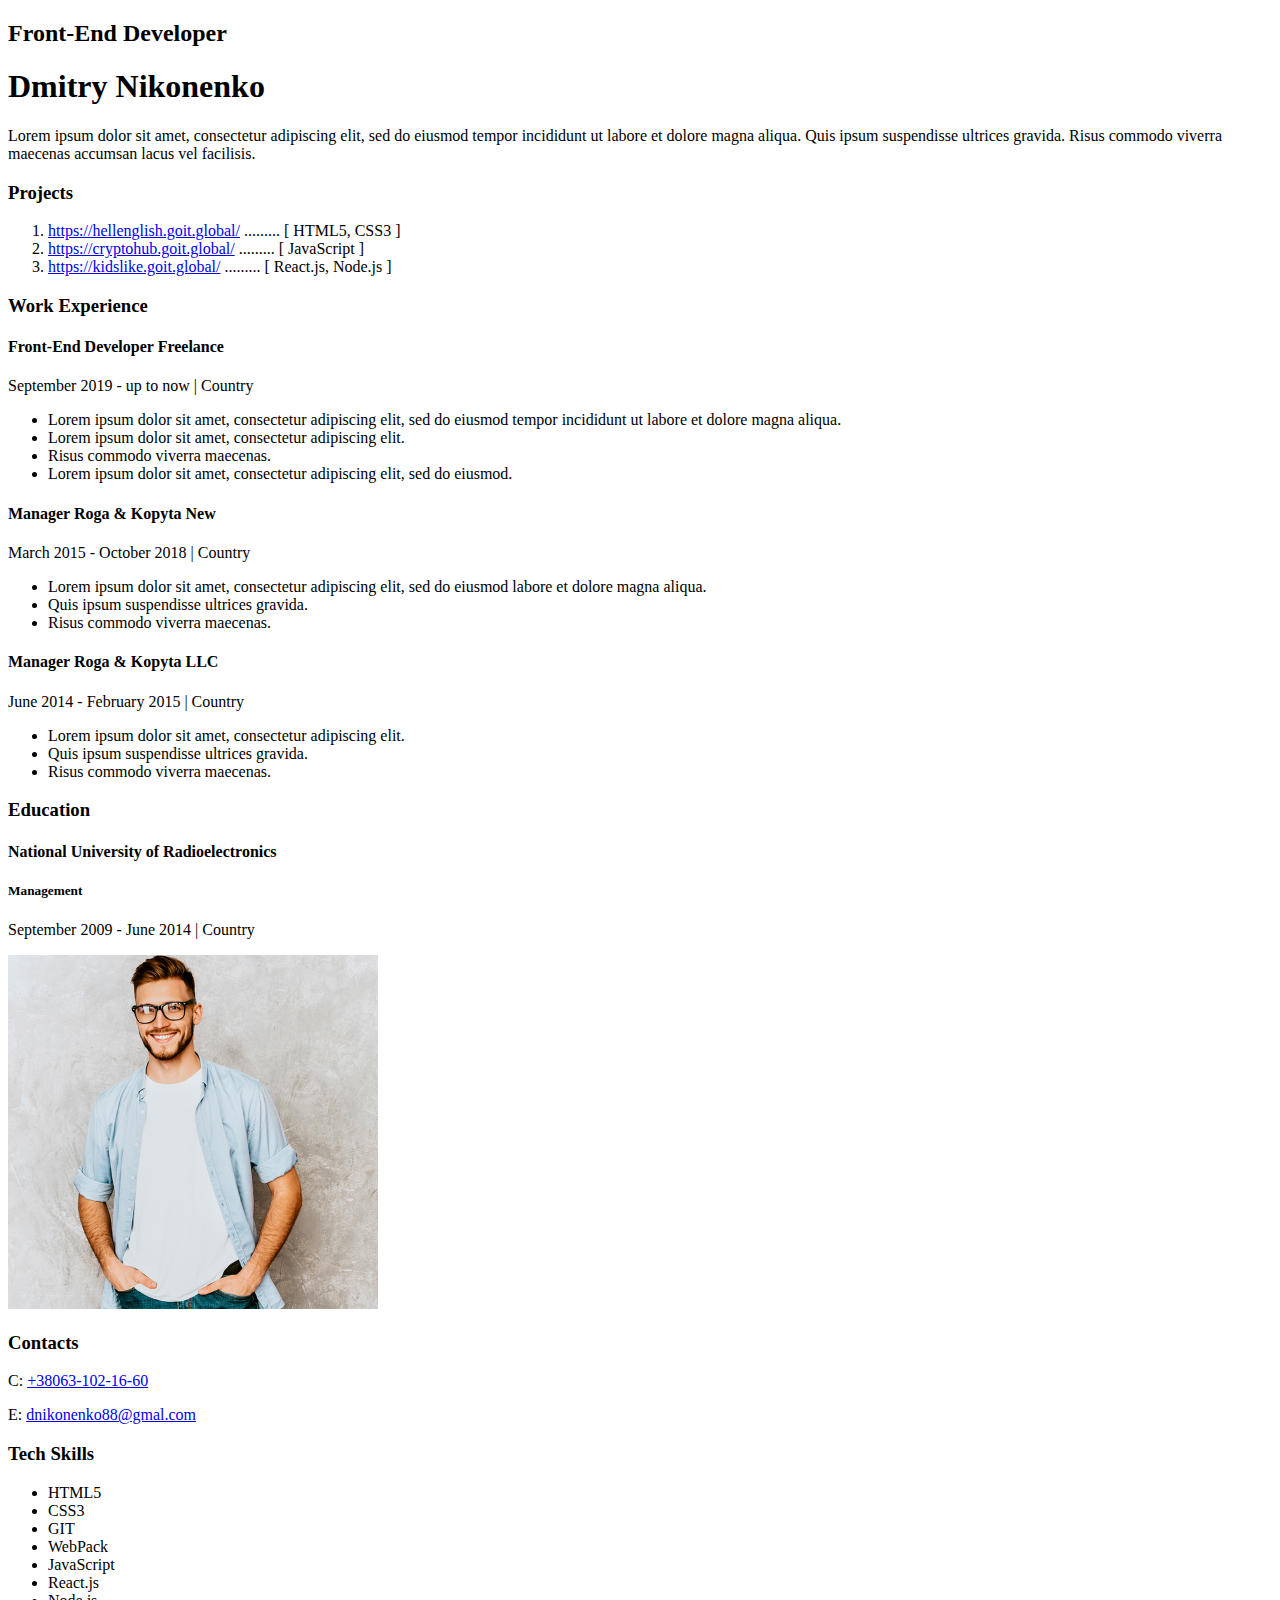
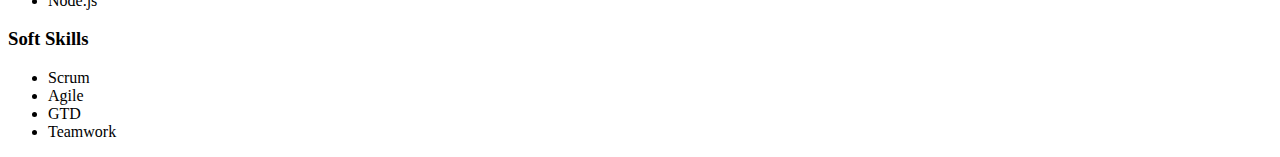
==== resume_html_css/index.html @ 07411d3c "day_two" ====
<!DOCTYPE html>
<html lang="en">
<head>
    <meta charset="UTF-8">
    <meta http-equiv="X-UA-Compatible" content="IE=edge">
    <meta name="viewport" content="width=device-width, initial-scale=1.0">
    <title>Resume</title>
</head>
<body>
 <!--main-->
 <div>
    <!--main content-->
    <div>
        <!--about user-->
        <div>
            <h2>Front-End Developer</h2>
            <h1>Dmitry Nikonenko</h1>
            <p>Lorem ipsum dolor sit amet, consectetur adipiscing elit, sed do eiusmod tempor incididunt ut labore et dolore magna aliqua. Quis ipsum suspendisse ultrices gravida. Risus commodo viverra maecenas accumsan lacus vel facilisis. </p>
        </div>
        <!--projects-->
        <div>
            <h3>Projects</h3>
            <ol>
                <li>
                    <a href="https://hellenglish.goit.global/">https://hellenglish.goit.global/</a>
                    .........
                    [ HTML5, CSS3 ]
                </li>
                <li>
                    <a href="https://cryptohub.goit.global/">https://cryptohub.goit.global/</a>
                    .........
                    [ JavaScript ]
                </li>
                <li>
                    <a href="https://kidslike.goit.global/">https://kidslike.goit.global/</a>
                    .........
                    [ React.js, Node.js ]
                </li>
            </ol>
        </div>
        <!--work-->
        <div>
            <h3>Work Experience</h3>
            <!--company1-->
            <div>
                <h4>Front-End Developer Freelance </h4>
                <p>September 2019 - up to now   |   Country</p>
                <ul>
                    <li>Lorem ipsum dolor sit amet, consectetur adipiscing elit, sed do eiusmod tempor incididunt ut labore et dolore magna aliqua. </li>
                    <li>Lorem ipsum dolor sit amet, consectetur adipiscing elit.</li>
                    <li>Risus commodo viverra maecenas. </li>
                    <li>Lorem ipsum dolor sit amet, consectetur adipiscing elit, sed do eiusmod. </li>
                </ul>
            </div>
            <!--company2-->
            <div>
                <h4>Manager Roga & Kopyta New</h4>
                <p>March 2015 - October 2018   |   Country</p>
                <ul>
                    <li>Lorem ipsum dolor sit amet, consectetur adipiscing elit, sed do eiusmod labore et dolore magna aliqua.  </li>
                    <li>Quis ipsum suspendisse ultrices gravida.</li>
                    <li>Risus commodo viverra maecenas. </li>
                </ul>
            </div>
            <!--company3-->
            <div>
                <h4>Manager Roga & Kopyta LLC </h4>
                <p>June 2014 - February 2015   |   Country</p>
                <ul>
                    <li>Lorem ipsum dolor sit amet, consectetur adipiscing elit. </li>
                    <li>Quis ipsum suspendisse ultrices gravida.</li>
                    <li>Risus commodo viverra maecenas. </li>
                </ul>
            </div>
        </div>
        <!--education-->
        <div>
            <h3>Education</h3>
            <h4>National University of Radioelectronics</h4>
            <h5>Management</h5>
            <p>September 2009 - June 2014   |   Country</p>
        </div>
    </div>
    <!--sidebar-->
    <aside>
        <img src="img/photo.jpg" alt="user_foto">
        <!--contacts-->
        <div>
            <h3>Contacts</h3>
            <div>
                <p>C: <a href="tel:+380631021660">+38063-102-16-60</a></p>
                <p>E: <a href="mailto:dnikonenko88@gmal.com">dnikonenko88@gmal.com</a></p>
            </div>
        </div>
        <!--tech skills-->
        <div>
            <h3>Tech Skills</h3>
            <ul>
                <li>HTML5</li>
                <li>CSS3</li>
                <li>GIT</li>
                <li>WebPack</li>
                <li>JavaScript</li>
                <li>React.js</li>
                <li>Node.js</li>
            </ul>
        </div>
        <!--soft Skills-->
        <div>
            <h3>Soft Skills</h3>
            <ul>
                <li>Scrum</li>
                <li>Agile</li>
                <li>GTD</li>
                <li>Teamwork</li>
            </ul>
        </div>

    </aside>
 </div>
</body>
</html>
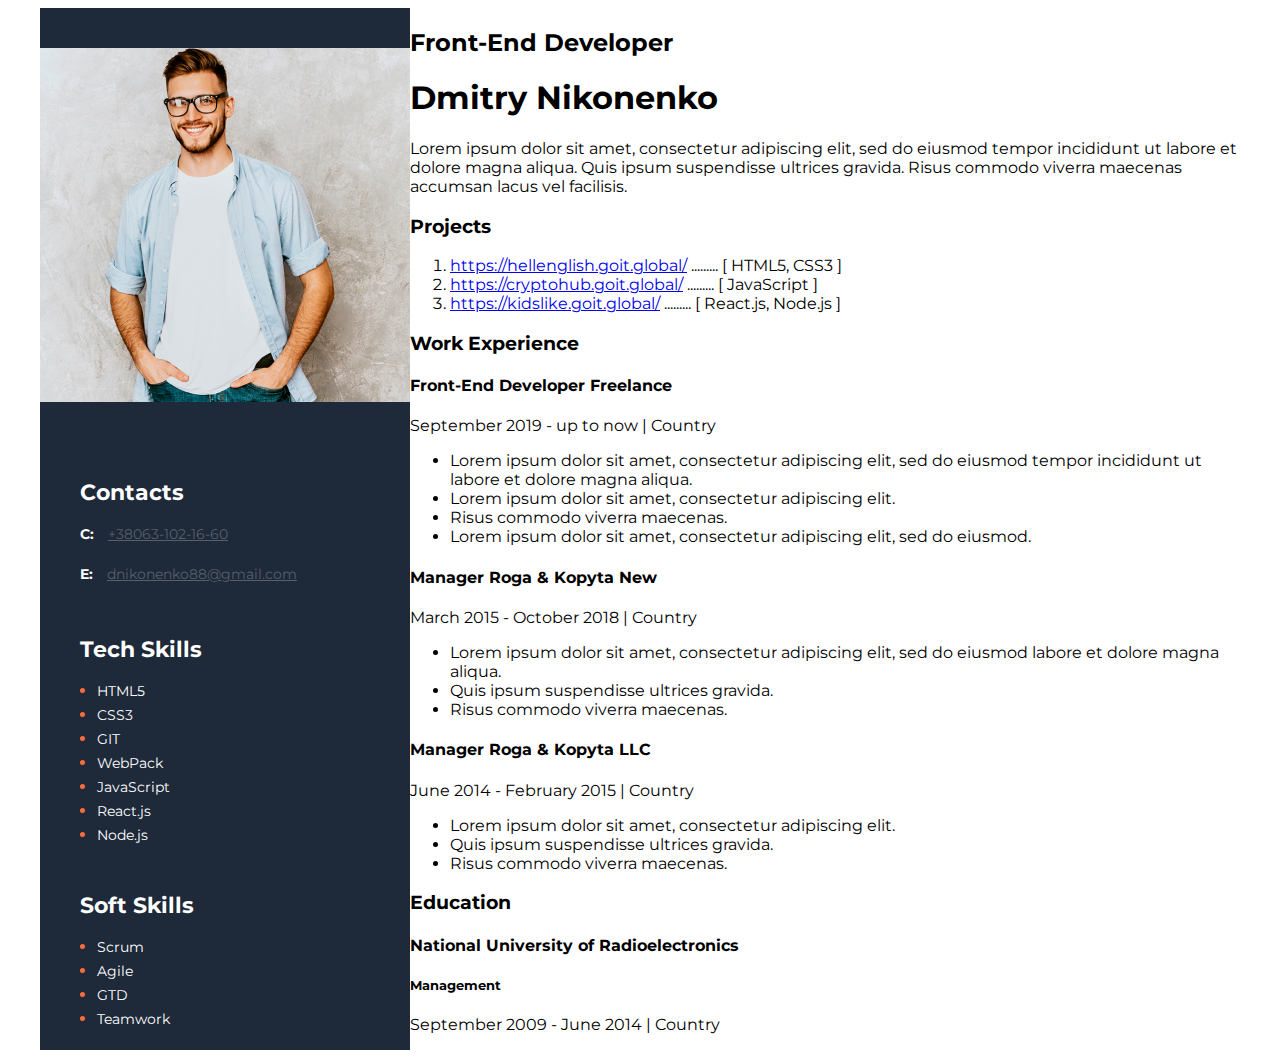
==== commit a76c0827: "css_left_sidebar" ====
--- a/resume_html_css/index.html
+++ b/resume_html_css/index.html
@@ -4,13 +4,17 @@
     <meta charset="UTF-8">
     <meta http-equiv="X-UA-Compatible" content="IE=edge">
     <meta name="viewport" content="width=device-width, initial-scale=1.0">
+    <link rel="stylesheet" href="styles/styles.css">
+    <link rel="preconnect" href="https://fonts.googleapis.com">
+    <link rel="preconnect" href="https://fonts.gstatic.com" crossorigin>
+    <link href="https://fonts.googleapis.com/css2?family=Montserrat:wght@400;700&display=swap" rel="stylesheet">
     <title>Resume</title>
 </head>
 <body>
  <!--main-->
- <div>
+ <div class="main">
     <!--main content-->
-    <div>
+    <div class="main_content">
         <!--about user-->
         <div>
             <h2>Front-End Developer</h2>
@@ -82,37 +86,39 @@
         </div>
     </div>
     <!--sidebar-->
-    <aside>
-        <img src="img/photo.jpg" alt="user_foto">
+    <aside class="sidebar">
+        <img src="img/photo.jpg" alt="user_foto" class="photo">
         <!--contacts-->
-        <div>
-            <h3>Contacts</h3>
+        <div class="sidebar_div contacts">
+            <h3 class="sidebar_title">Contacts</h3>
             <div>
-                <p>C: <a href="tel:+380631021660">+38063-102-16-60</a></p>
-                <p>E: <a href="mailto:dnikonenko88@gmal.com">dnikonenko88@gmal.com</a></p>
+                <p> <span class="contact_type">C:</span> 
+                    <a href="tel:+380631021660" class="contact_link">+38063-102-16-60</a></p>
+                <p> <span class="contact_type">E:</span> 
+                    <a href="mailto:dnikonenko88@gmail.com" class="contact_link">dnikonenko88@gmail.com</a></p>
             </div>
         </div>
         <!--tech skills-->
-        <div>
-            <h3>Tech Skills</h3>
-            <ul>
-                <li>HTML5</li>
-                <li>CSS3</li>
-                <li>GIT</li>
-                <li>WebPack</li>
-                <li>JavaScript</li>
-                <li>React.js</li>
-                <li>Node.js</li>
+        <div class="sidebar_div tech_skills">
+            <h3 class="sidebar_title">Tech Skills</h3>
+            <ul class="tech_skills_list">
+                <li class="tech_skills_item"><span class="tech_skills_text">HTML5</span> </li>
+                <li class="tech_skills_item"><span class="tech_skills_text">CSS3</span></li>
+                <li class="tech_skills_item"><span class="tech_skills_text">GIT</span></li>
+                <li class="tech_skills_item"><span class="tech_skills_text">WebPack</span></li>
+                <li class="tech_skills_item"><span class="tech_skills_text">JavaScript</span></li>
+                <li class="tech_skills_item"><span class="tech_skills_text">React.js</span></li>
+                <li class="tech_skills_item"><span class="tech_skills_text">Node.js</span></li>
             </ul>
         </div>
-        <!--soft Skills-->
-        <div>
-            <h3>Soft Skills</h3>
-            <ul>
-                <li>Scrum</li>
-                <li>Agile</li>
-                <li>GTD</li>
-                <li>Teamwork</li>
+        <!--soft skills-->
+        <div class="sidebar_div">
+            <h3 class="sidebar_title">Soft Skills</h3>
+            <ul class="soft_skills_list">
+                <li class="soft_skills_item"><span class="soft_skills_text">Scrum</span></li>
+                <li class="soft_skills_item"><span class="soft_skills_text">Agile</span></li>
+                <li class="soft_skills_item"><span class="soft_skills_text">GTD</span></li>
+                <li class="soft_skills_item"><span class="soft_skills_text">Teamwork</span></li>
             </ul>
         </div>
 
--- a/resume_html_css/styles/styles.css
+++ b/resume_html_css/styles/styles.css
@@ -0,0 +1,73 @@
+body{
+    font-family: 'Montserrat', sans-serif;
+}
+.main {
+    display: flex;
+    flex-direction: row-reverse;
+    background-color: #E5E5E5;
+    width: 1200px;
+    margin: 0 auto;
+}
+.main_content{
+    background-color: #FFFFFF;
+}
+.sidebar {
+    background-color: #1E2939;
+    padding-top: 40px;
+    width: 370px;
+}
+.photo{
+    width: 370px;
+    margin-bottom: 51px;
+}
+.sidebar_div{
+    margin-left: 40px;
+}
+.sidebar_title{
+    color: #FFFFFF;
+    font-family: 'Montserrat';
+    font-style: normal;
+    font-weight: 700;
+    font-size: 22px;
+    line-height: 27px;
+    margin-bottom: 10px;
+}
+.contact_type{
+    font-family: 'Montserrat';
+    font-style: normal;
+    font-weight: 700;
+    font-size: 14px;
+    line-height: 24px;
+    color: #FFFFFF;
+    margin-right: 10px;
+}
+.contact_link{
+    font-family: 'Montserrat';
+    font-style: normal;
+    font-weight: 400;
+    font-size: 14px;
+    line-height: 24px;
+    color: #575F6B;
+}
+.contacts{
+    margin-bottom: 50px;
+}
+.tech_skills{
+    margin-bottom: 45px;
+}
+.tech_skills_list, .soft_skills_list{
+    color: #FFFFFF;
+    padding: 0;
+    margin-left: 17px;
+}
+.tech_skills_text, .soft_skills_text{
+    color: #FFFFFF;
+    font-family: 'Montserrat';
+    font-style: normal;
+    font-weight: 400;
+    font-size: 14px;
+    line-height: 24px;
+}
+.tech_skills_item, .soft_skills_item{
+    color: #FB6D3A;
+}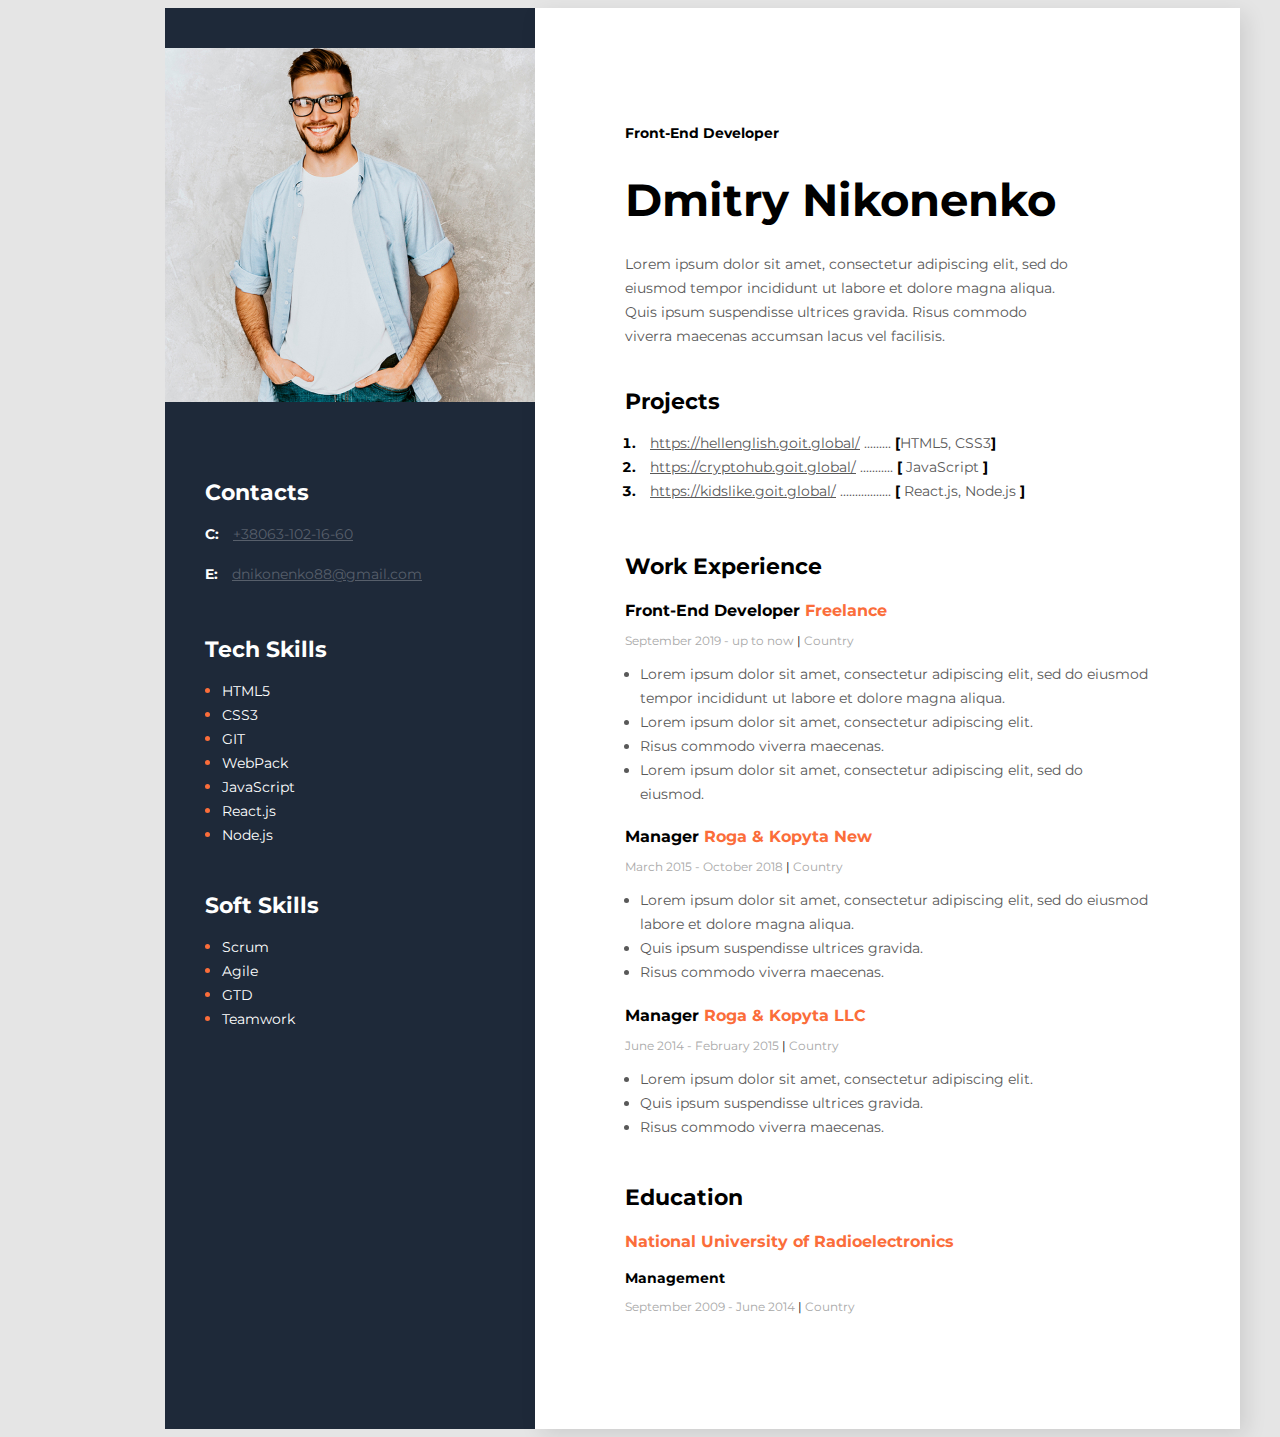
==== commit 2bbfc7dd: "final_css" ====
--- a/resume_html_css/index.html
+++ b/resume_html_css/index.html
@@ -16,40 +16,46 @@
     <!--main content-->
     <div class="main_content">
         <!--about user-->
-        <div>
-            <h2>Front-End Developer</h2>
-            <h1>Dmitry Nikonenko</h1>
-            <p>Lorem ipsum dolor sit amet, consectetur adipiscing elit, sed do eiusmod tempor incididunt ut labore et dolore magna aliqua. Quis ipsum suspendisse ultrices gravida. Risus commodo viverra maecenas accumsan lacus vel facilisis. </p>
+        <div class="about">
+            <h2 class="about_position">Front-End Developer</h2>
+            <h1 class="about_name">Dmitry Nikonenko</h1>
+            <p class="about_description">Lorem ipsum dolor sit amet, consectetur adipiscing elit, sed do eiusmod tempor incididunt ut labore et dolore magna aliqua. Quis ipsum suspendisse ultrices gravida. Risus commodo viverra maecenas accumsan lacus vel facilisis. </p>
         </div>
         <!--projects-->
-        <div>
-            <h3>Projects</h3>
-            <ol>
-                <li>
-                    <a href="https://hellenglish.goit.global/">https://hellenglish.goit.global/</a>
+        <div class="projects">
+            <h3 class="title">Projects</h3>
+            <ol class="projects_list">
+                <li class="project_item">
+                    <span class="project">
+                    <a href="https://hellenglish.goit.global/" class="project_link">https://hellenglish.goit.global/</a>
                     .........
-                    [ HTML5, CSS3 ]
+                    <span class="project_bracket">[</span>HTML5, CSS3<span class="project_bracket">]</span>
+                    </span>
                 </li>
-                <li>
-                    <a href="https://cryptohub.goit.global/">https://cryptohub.goit.global/</a>
-                    .........
-                    [ JavaScript ]
+                <li class="project_item">
+                    <span class="project">
+                    <a href="https://cryptohub.goit.global/" class="project_link" >https://cryptohub.goit.global/</a>
+                    ...........
+                    <span class="project_bracket">[</span> JavaScript <span class="project_bracket">]</span>
+                    </span>
                 </li>
-                <li>
-                    <a href="https://kidslike.goit.global/">https://kidslike.goit.global/</a>
-                    .........
-                    [ React.js, Node.js ]
+                <li class="project_item">
+                    <span class="project">
+                    <a href="https://kidslike.goit.global/" class="project_link">https://kidslike.goit.global/</a>
+                    .................
+                    <span class="project_bracket">[</span> React.js, Node.js <span class="project_bracket">]</span>
+                    </span>
                 </li>
             </ol>
         </div>
         <!--work-->
-        <div>
-            <h3>Work Experience</h3>
+        <div class="work">
+            <h3 class="title">Work Experience</h3>
             <!--company1-->
             <div>
-                <h4>Front-End Developer Freelance </h4>
-                <p>September 2019 - up to now   |   Country</p>
-                <ul>
+                <h4 class="work_position">Front-End Developer <span class="organization">Freelance </span> </h4>
+                <p class="period">September 2019 - up to now  <span class="line">|</span>  Country</p>
+                <ul class="work_list">
                     <li>Lorem ipsum dolor sit amet, consectetur adipiscing elit, sed do eiusmod tempor incididunt ut labore et dolore magna aliqua. </li>
                     <li>Lorem ipsum dolor sit amet, consectetur adipiscing elit.</li>
                     <li>Risus commodo viverra maecenas. </li>
@@ -58,9 +64,9 @@
             </div>
             <!--company2-->
             <div>
-                <h4>Manager Roga & Kopyta New</h4>
-                <p>March 2015 - October 2018   |   Country</p>
-                <ul>
+                <h4 class="work_position">Manager <span class="organization">Roga & Kopyta New</span></h4>
+                <p class="period">March 2015 - October 2018  <span class="line">|</span>  Country</p>
+                <ul class="work_list">
                     <li>Lorem ipsum dolor sit amet, consectetur adipiscing elit, sed do eiusmod labore et dolore magna aliqua.  </li>
                     <li>Quis ipsum suspendisse ultrices gravida.</li>
                     <li>Risus commodo viverra maecenas. </li>
@@ -68,9 +74,9 @@
             </div>
             <!--company3-->
             <div>
-                <h4>Manager Roga & Kopyta LLC </h4>
-                <p>June 2014 - February 2015   |   Country</p>
-                <ul>
+                <h4 class="work_position">Manager <span class="organization">Roga & Kopyta LLC</span></h4>
+                <p class="period">June 2014 - February 2015  <span class="line">|</span>  Country</p>
+                <ul class="work_list">
                     <li>Lorem ipsum dolor sit amet, consectetur adipiscing elit. </li>
                     <li>Quis ipsum suspendisse ultrices gravida.</li>
                     <li>Risus commodo viverra maecenas. </li>
@@ -78,11 +84,11 @@
             </div>
         </div>
         <!--education-->
-        <div>
-            <h3>Education</h3>
-            <h4>National University of Radioelectronics</h4>
-            <h5>Management</h5>
-            <p>September 2009 - June 2014   |   Country</p>
+        <div class="education">
+            <h3 class="title">Education</h3>
+            <h4 class="organization education_organization">National University of Radioelectronics</h4>
+            <h4 class="education_position">Management</h4>
+            <p class="period">September 2009 - June 2014  <span class="line">|</span>  Country</p>
         </div>
     </div>
     <!--sidebar-->
--- a/resume_html_css/styles/styles.css
+++ b/resume_html_css/styles/styles.css
@@ -1,20 +1,138 @@
 body{
     font-family: 'Montserrat', sans-serif;
+    background-color: #E5E5E5;
 }
 .main {
     display: flex;
     flex-direction: row-reverse;
-    background-color: #E5E5E5;
     width: 1200px;
     margin: 0 auto;
 }
 .main_content{
     background-color: #FFFFFF;
+    box-shadow: 6px 6px 20px rgba(0, 0, 0, 0.1);
+    padding: 105px 90px;
+}
+.about{
+    margin-bottom: 40px;
+}
+.about_position{
+    font-style: normal;
+    font-weight: 700;
+    font-size: 14px;
+    line-height: 17px; 
+    color: #000000;
+    margin-bottom: 20px;
+}
+.about_name{
+    font-style: normal;
+    font-weight: 700;
+    font-size: 45px;
+    line-height: 55px;
+    color: #000000;
+    margin-bottom: 25px;
+}
+.about_description{
+    font-style: normal;
+    font-weight: 400;
+    font-size: 14px;
+    line-height: 24px;   
+    color: #595959;
+    width: 450px;
 }
 .sidebar {
     background-color: #1E2939;
     padding-top: 40px;
     width: 370px;
+}
+.projects{
+    margin-bottom: 50px;
+}
+.work{
+    width: 525px;
+    margin-bottom: 45px;
+}
+.title{
+    font-style: normal;
+    font-weight: 700;
+    font-size: 22px;
+    line-height: 27px;
+    color: #000000;
+    margin-bottom: 10px;
+}
+.projects_list{
+    padding: 0;
+    margin-left: 15px;
+}
+.project_item, .project_bracket{
+    font-style: normal;
+    font-weight: 700;
+    font-size: 14px;
+    line-height: 24px;
+    color: #000000;
+}
+.project, .project_link{
+    font-style: normal;
+    font-weight: 400;
+    font-size: 14px;
+    line-height: 24px;
+    color: #595959
+}
+.project_link{
+    margin-left: 10px;
+}
+.work_position{
+    font-style: normal;
+    font-weight: 700;
+    font-size: 16px;
+    line-height: 20px;
+    color: #000000;
+    margin-bottom: 10px;
+}
+.organization{
+    font-style: normal;
+    font-weight: 700;
+    font-size: 16px;
+    line-height: 20px;
+    color: #FB6D3A;
+}
+.period{
+    font-style: normal;
+    font-weight: 400;
+    font-size: 12px;
+    line-height: 15px;
+    color: #A8A8A8;
+    margin-bottom: 10px;
+}
+.work_list{
+    padding: 0;
+    margin-left: 15px;
+    font-style: normal;
+    font-weight: 400;
+    font-size: 14px;
+    line-height: 24px;
+    color: #595959;
+}
+.line{
+    font-style: normal;
+    font-weight: 400;
+    font-size: 12px;
+    line-height: 15px;
+    color: #000000;
+}
+.education{
+    width: 330px;
+}
+.education_organization{
+    margin-bottom: 10px;
+}
+.education_position{
+    font-style: normal;
+    font-weight: 700;
+    font-size: 14px;
+    line-height: 17px;
+    color: #000000;
+    margin-bottom: 10px;
 }
 .photo{
     width: 370px;
